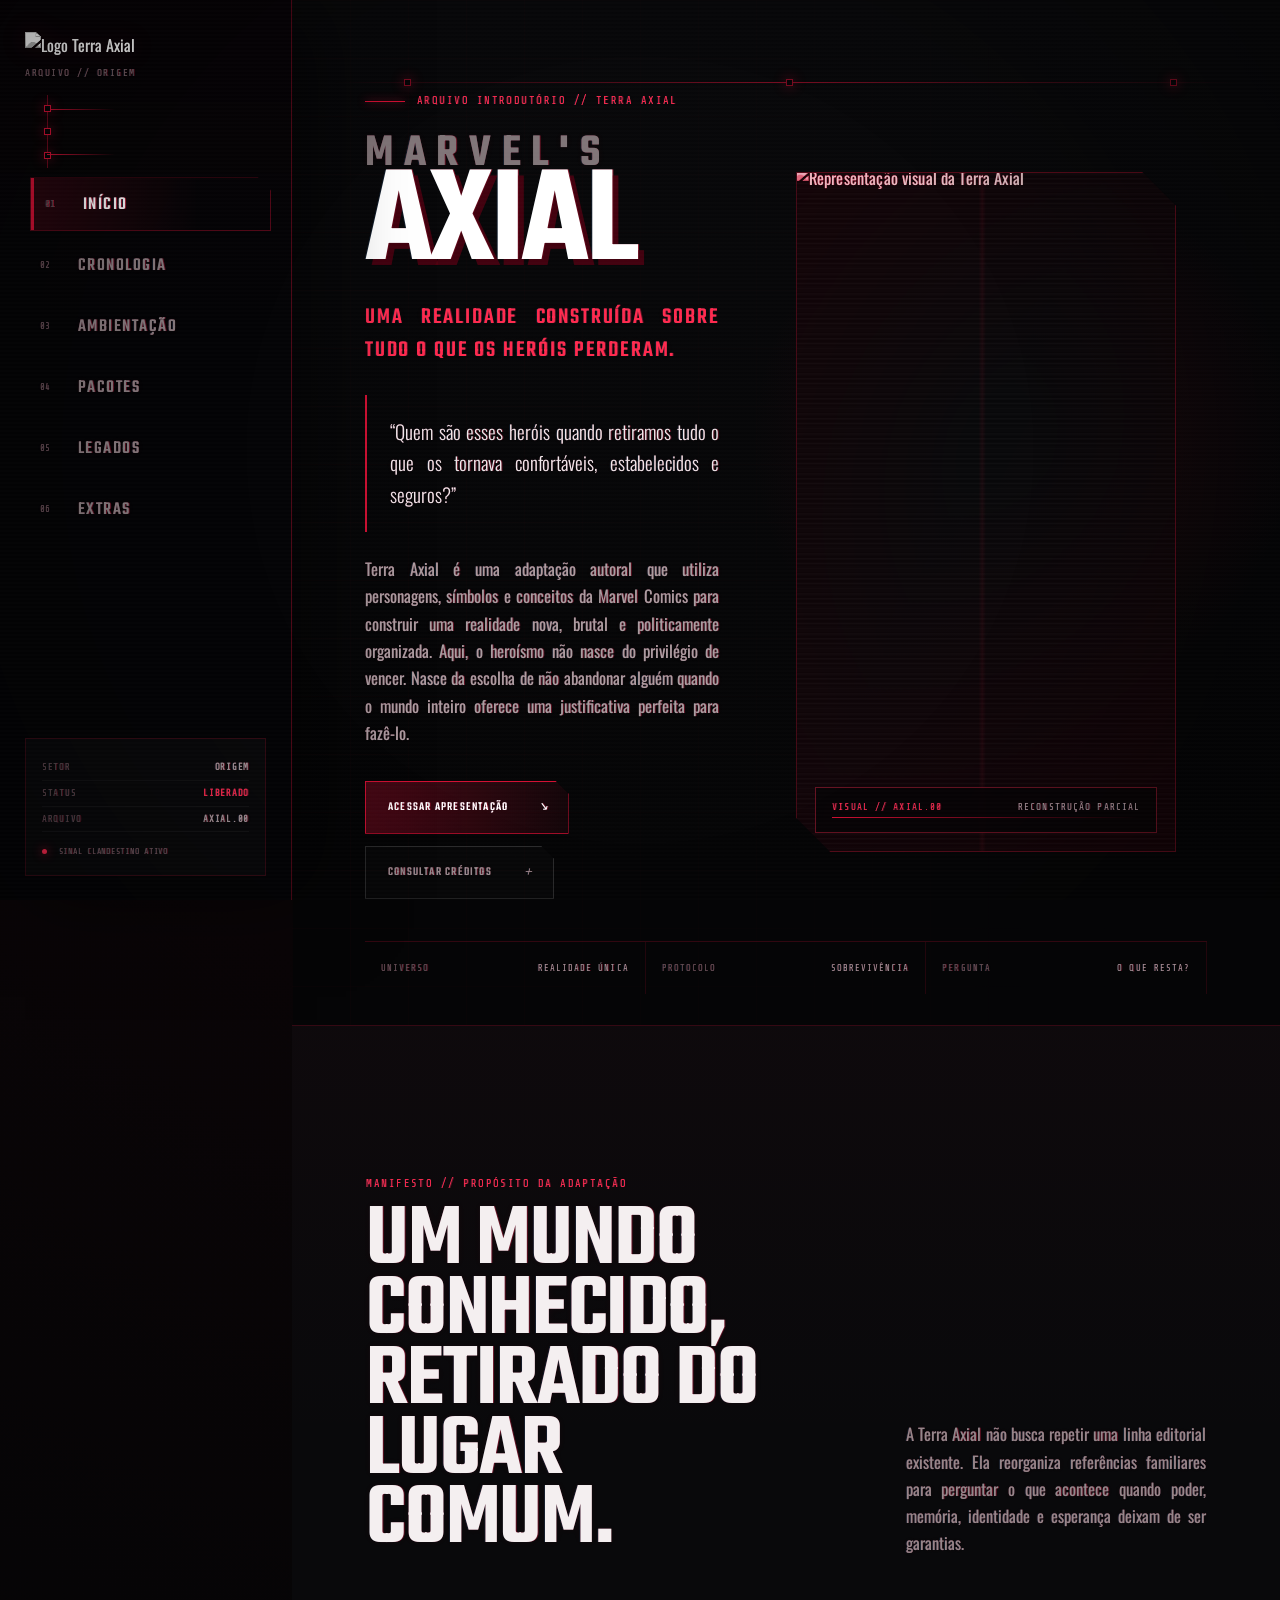
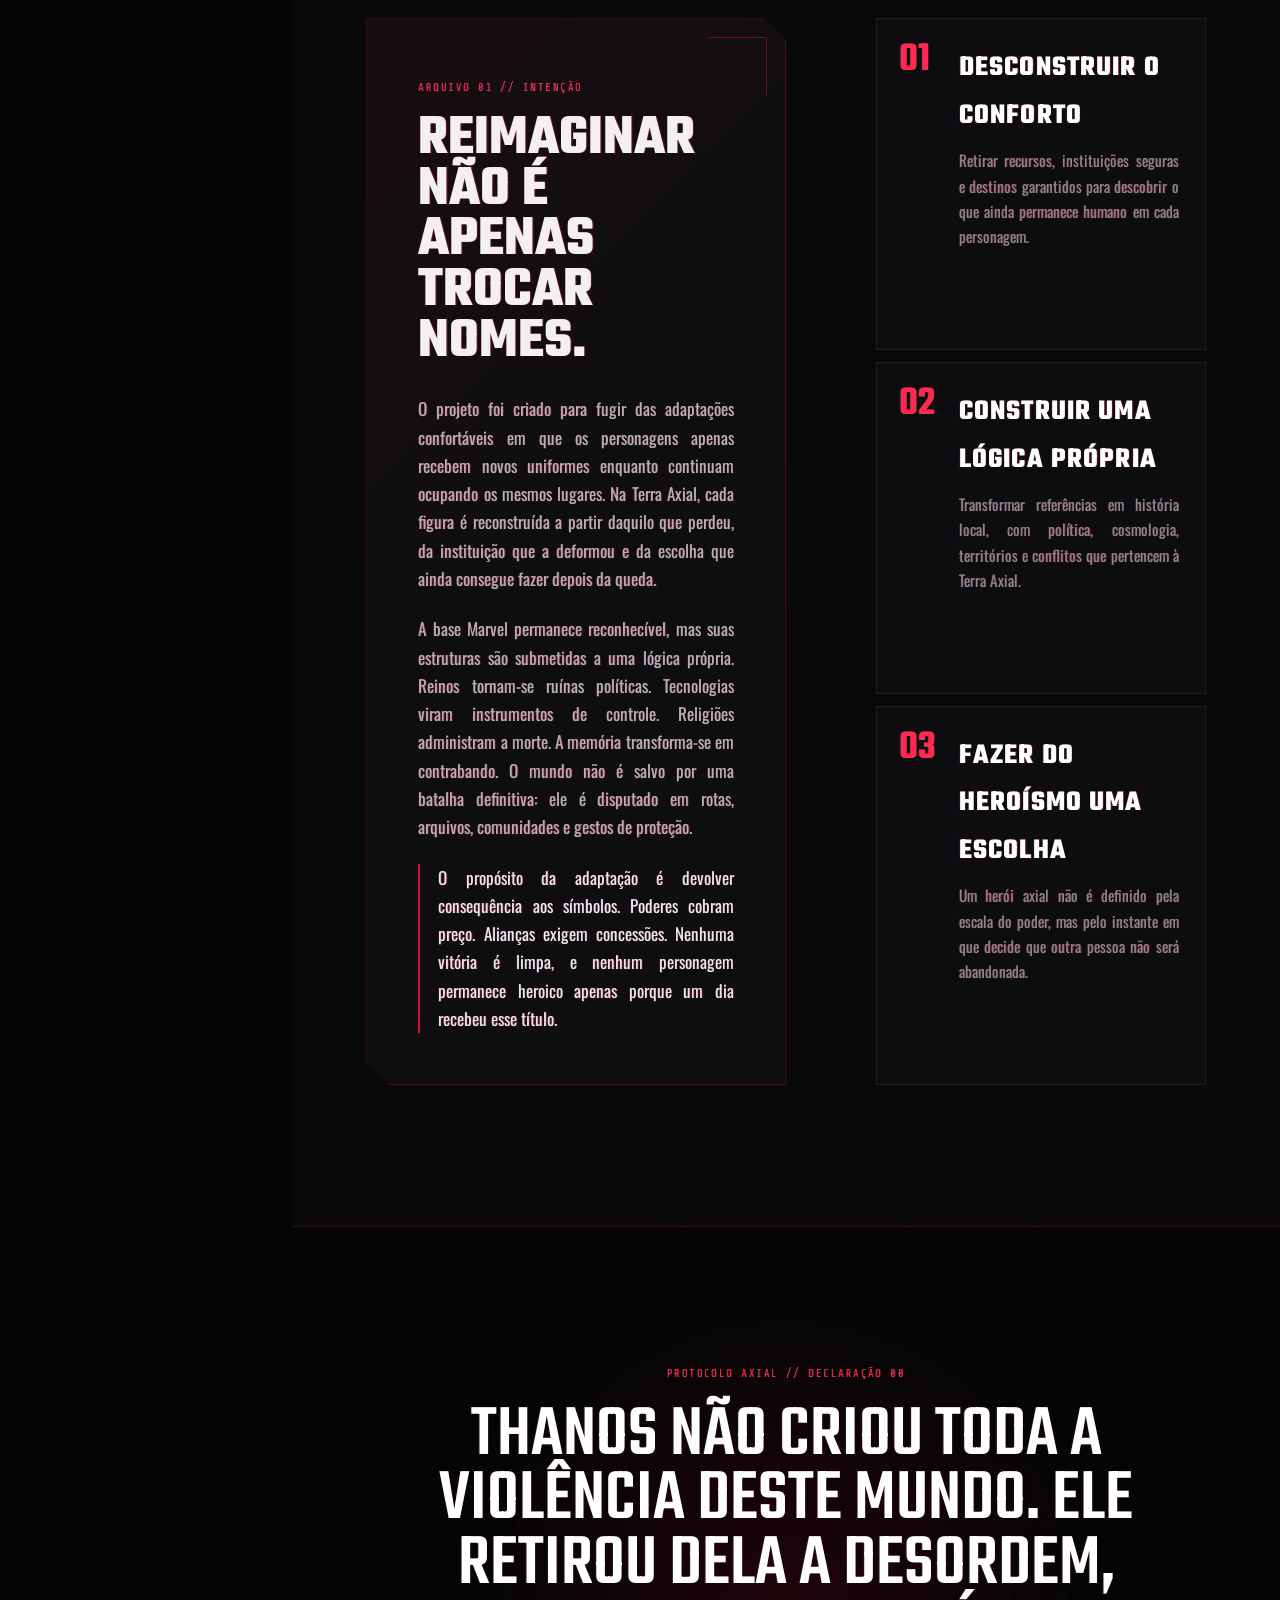
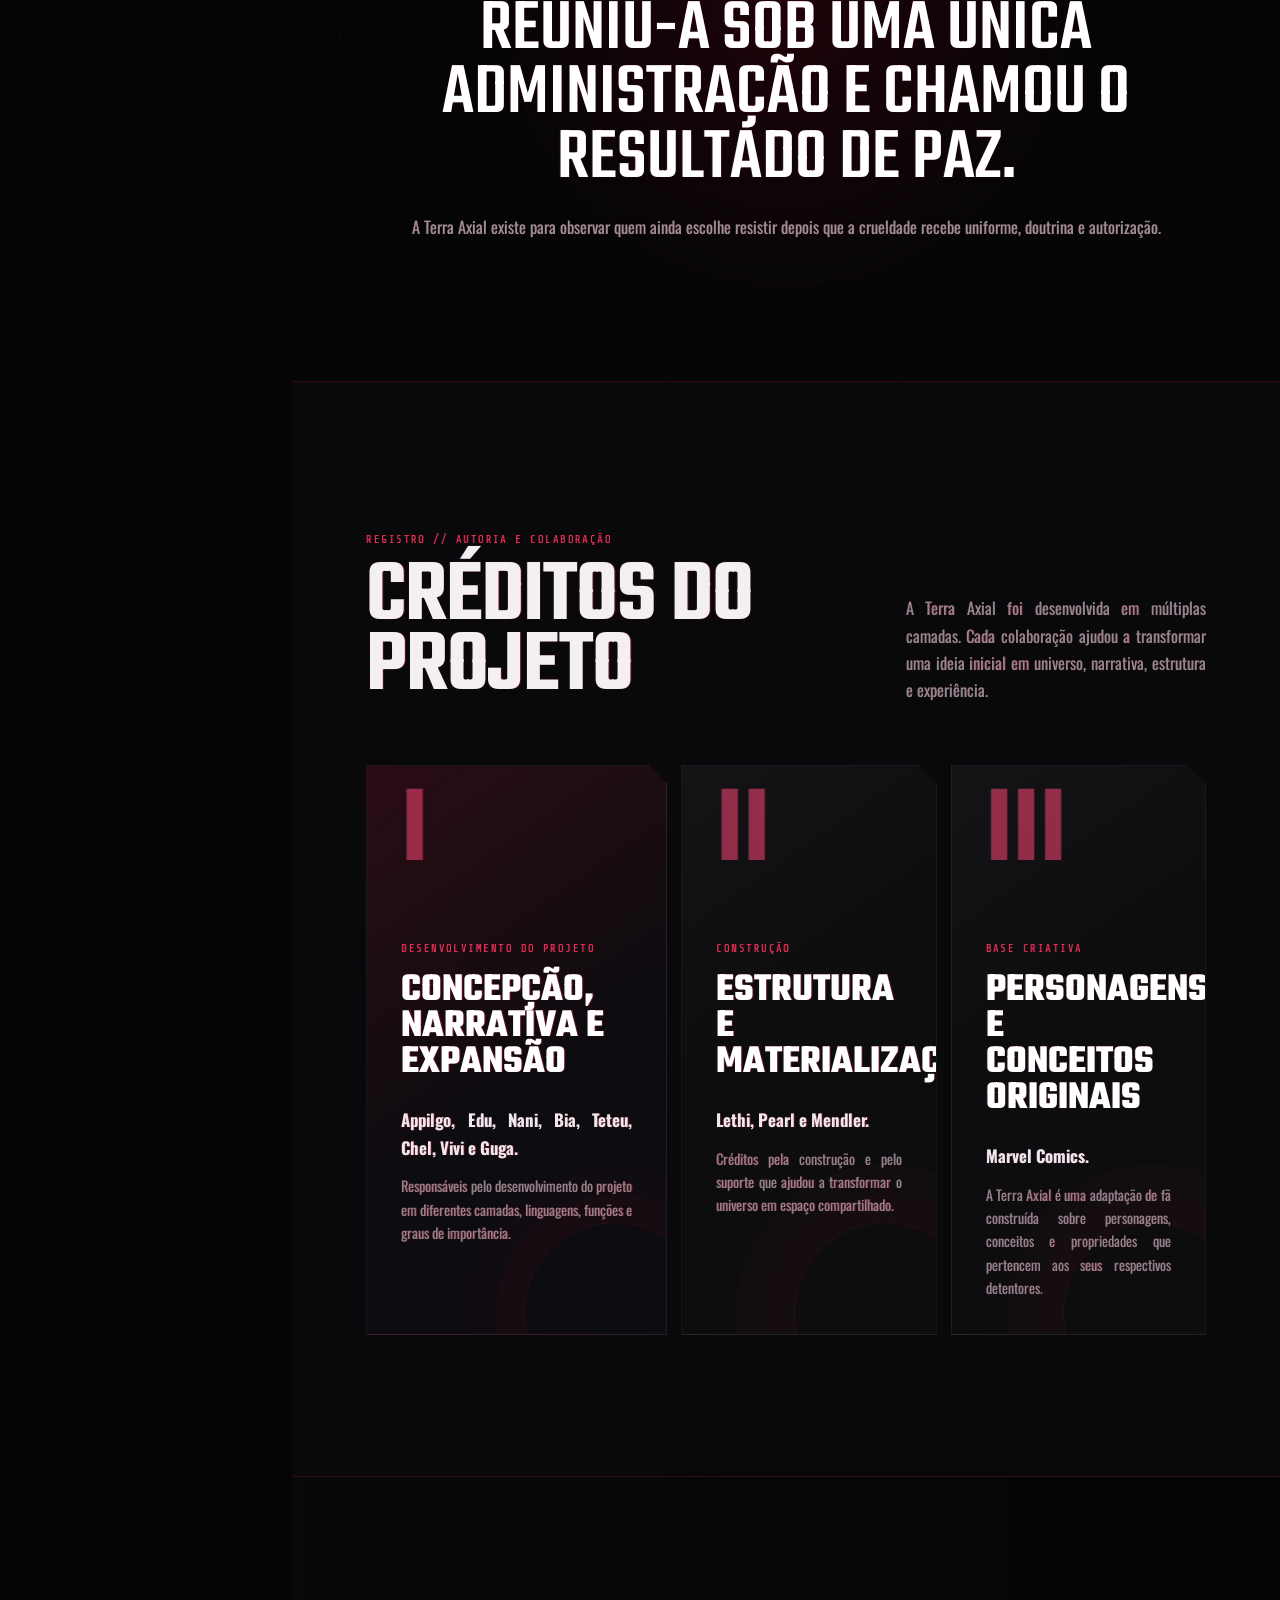
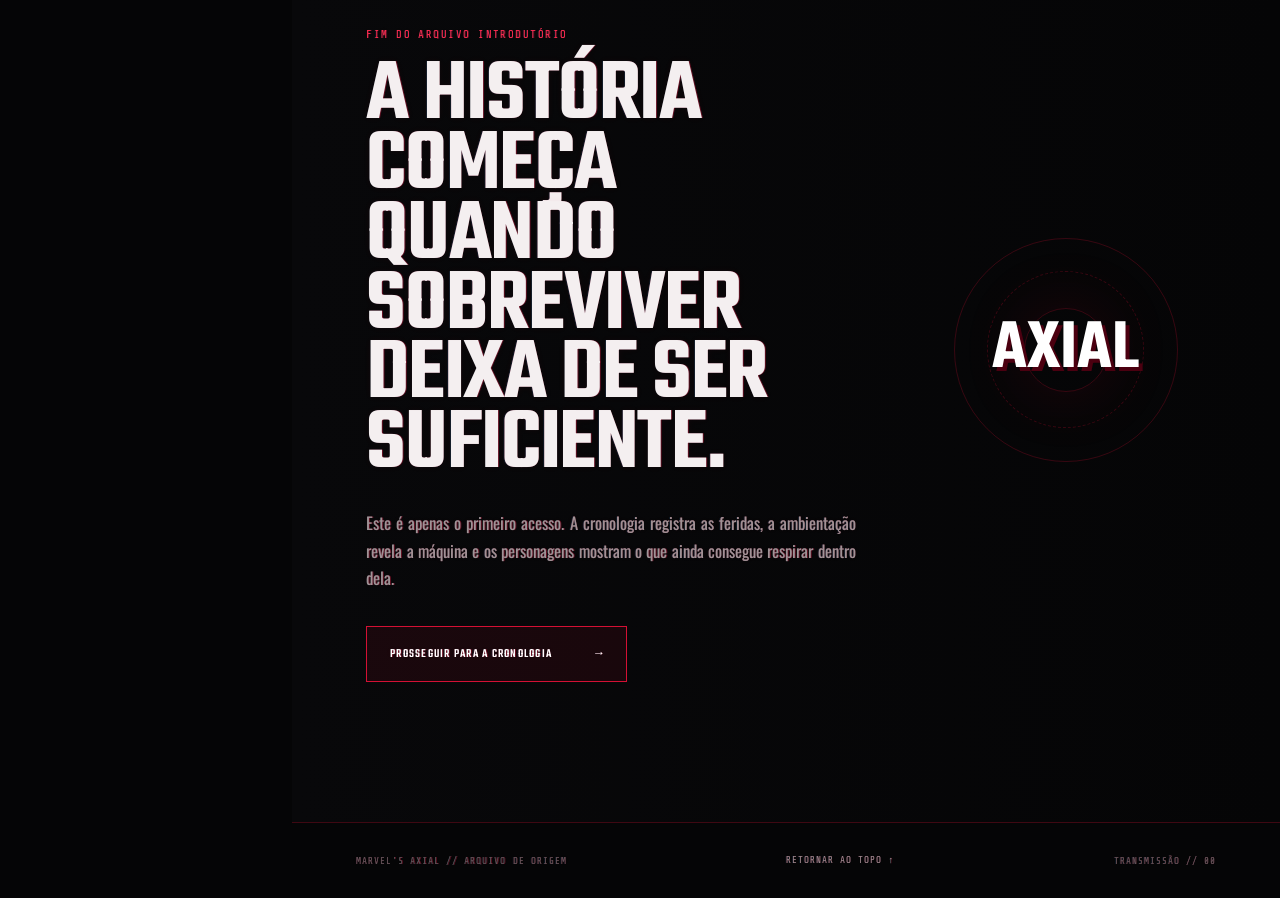
==== index.html @ bbbbe71b "Add files via upload" ====
<!DOCTYPE html>
<html lang="pt-BR">
<head>
  <meta charset="UTF-8">
  <meta name="viewport" content="width=device-width, initial-scale=1.0, viewport-fit=cover">
  <meta name="theme-color" content="#050506">
  <meta name="description" content="Apresentação oficial da Terra Axial, uma adaptação autoral construída a partir da base Marvel Comics.">
  <title>MARVEL'S AXIAL // INÍCIO</title>

  <link rel="icon" type="image/png" href="https://i.imgur.com/yiuD6Ad.png">
  <link rel="apple-touch-icon" href="https://i.imgur.com/yiuD6Ad.png">

  <link rel="preconnect" href="https://fonts.googleapis.com">
  <link rel="preconnect" href="https://fonts.gstatic.com" crossorigin>
  <link href="https://fonts.googleapis.com/css2?family=Oswald:wght@300;400;500;600;700&family=Share+Tech+Mono&family=Teko:wght@400;500;600;700&display=swap" rel="stylesheet">

  <link rel="stylesheet" href="styles.css?v=20260721-home1">
</head>
<body>
  <div class="boot-screen" id="bootScreen" aria-hidden="true">
    <div class="boot-grid"></div>
    <div class="boot-core">
      <span>DEFENDERS PAD // NÓ DE ORIGEM</span>
      <strong>RECONSTRUINDO<br>MEMÓRIA AXIAL</strong>
      <div class="boot-progress"><i></i></div>
      <small>TRANSMISSÃO NÃO AUTORIZADA</small>
    </div>
  </div>

  <script>
    (function () {
      function releaseBoot() {
        var screen = document.getElementById('bootScreen');
        if (!screen) return;
        screen.classList.add('is-hidden');
        window.setTimeout(function () {
          if (screen && screen.parentNode) screen.parentNode.removeChild(screen);
        }, 800);
      }
      window.__AXIAL_RELEASE_BOOT__ = releaseBoot;
      window.setTimeout(releaseBoot, 3000);
      window.addEventListener('load', function () {
        window.setTimeout(releaseBoot, 1450);
      }, { once: true });
      window.addEventListener('error', function () {
        window.setTimeout(releaseBoot, 250);
      });
    })();
  </script>

  <button class="mobile-menu-toggle" id="mobileMenuToggle" type="button"
    aria-controls="siteRail" aria-expanded="false">
    <span></span><span></span><span></span><b>MENU</b>
  </button>

  <aside class="site-rail" id="siteRail">
    <div class="rail-noise"></div>

    <a class="brand-lockup"
      href="https://universoaxial.tumblr.com/home"
      target="_top"
      aria-label="Terra Axial — página inicial">
      <img
        src="https://i.imgur.com/Rrok7Tf.png"
        onerror="this.onerror=null;this.src='https://i.imgur.com/5UEkjjS.png'"
        alt="Logo Terra Axial">
      <span>ARQUIVO // ORIGEM</span>
    </a>

    <div class="holo-spine" aria-hidden="true"><i></i><i></i><i></i></div>

    <nav class="site-nav" aria-label="Navegação principal">
      <a href="https://universoaxial.tumblr.com/home" target="_top"
        class="active" aria-current="page"><span>01</span><b>Início</b></a>
      <a href="https://universoaxial.tumblr.com/cronologia" target="_top">
        <span>02</span><b>Cronologia</b>
      </a>
      <a href="https://universoaxial.tumblr.com/ambientacao" target="_top">
        <span>03</span><b>Ambientação</b>
      </a>
      <a href="https://universoaxial.tumblr.com/pacotes" target="_top">
        <span>04</span><b>Pacotes</b>
      </a>
      <a href="https://universoaxial.tumblr.com/legados" target="_top">
        <span>05</span><b>Legados</b>
      </a>
      <a href="https://universoaxial.tumblr.com/extras" target="_top">
        <span>06</span><b>Extras</b>
      </a>
    </nav>

    <div class="rail-terminal">
      <div><span>SETOR</span><b>ORIGEM</b></div>
      <div><span>STATUS</span><b class="online">LIBERADO</b></div>
      <div><span>ARQUIVO</span><b>AXIAL.00</b></div>
      <p><i></i> SINAL CLANDESTINO ATIVO</p>
    </div>
  </aside>

  <div class="rail-scrim" id="railScrim" aria-hidden="true"></div>

  <main class="page-shell">
    <section class="hero" id="topo">
      <div class="hero-grid" aria-hidden="true"></div>
      <div class="hero-signal" aria-hidden="true"><i></i><i></i><i></i></div>

      <div class="hero-copy reveal">
        <div class="eyebrow"><i></i> ARQUIVO INTRODUTÓRIO // TERRA AXIAL</div>
        <h1><span>MARVEL'S</span>AXIAL</h1>
        <p class="hero-subtitle">UMA REALIDADE CONSTRUÍDA SOBRE TUDO O QUE OS HERÓIS PERDERAM.</p>

        <blockquote>
          “Quem são esses heróis quando retiramos tudo o que os tornava confortáveis,
          estabelecidos e seguros?”
        </blockquote>

        <p class="hero-intro">
          Terra Axial é uma adaptação autoral que utiliza personagens, símbolos e
          conceitos da Marvel Comics para construir uma realidade nova, brutal e
          politicamente organizada. Aqui, o heroísmo não nasce do privilégio de vencer.
          Nasce da escolha de não abandonar alguém quando o mundo inteiro oferece uma
          justificativa perfeita para fazê-lo.
        </p>

        <div class="hero-actions">
          <a class="primary-action" href="#manifesto"><span>Acessar apresentação</span><i>↘</i></a>
          <a class="ghost-action" href="#creditos"><span>Consultar créditos</span><i>＋</i></a>
        </div>
      </div>

      <figure class="hero-image analog-image reveal" id="heroImage">
        <img
          src="https://i.imgur.com/Tc7SVUE.png"
          alt="Representação visual da Terra Axial"
          decoding="async"
          referrerpolicy="no-referrer">
        <div class="image-hud" aria-hidden="true">
          <span>VISUAL // AXIAL.00</span>
          <b>RECONSTRUÇÃO PARCIAL</b>
          <i></i>
        </div>
      </figure>

      <div class="hero-telemetry">
        <div><span>UNIVERSO</span><strong>REALIDADE ÚNICA</strong></div>
        <div><span>PROTOCOLO</span><strong>SOBREVIVÊNCIA</strong></div>
        <div><span>PERGUNTA</span><strong>O QUE RESTA?</strong></div>
      </div>
    </section>

    <section class="manifesto section" id="manifesto">
      <header class="section-heading reveal">
        <div>
          <span class="section-code">MANIFESTO // PROPÓSITO DA ADAPTAÇÃO</span>
          <h2>Um mundo conhecido, retirado do lugar comum.</h2>
        </div>
        <p>
          A Terra Axial não busca repetir uma linha editorial existente. Ela reorganiza
          referências familiares para perguntar o que acontece quando poder, memória,
          identidade e esperança deixam de ser garantias.
        </p>
      </header>

      <div class="manifesto-layout">
        <article class="manifesto-copy reveal">
          <span class="panel-code">ARQUIVO 01 // INTENÇÃO</span>
          <h3>Reimaginar não é apenas trocar nomes.</h3>

          <p>
            O projeto foi criado para fugir das adaptações confortáveis em que os
            personagens apenas recebem novos uniformes enquanto continuam ocupando os
            mesmos lugares. Na Terra Axial, cada figura é reconstruída a partir daquilo
            que perdeu, da instituição que a deformou e da escolha que ainda consegue
            fazer depois da queda.
          </p>

          <p>
            A base Marvel permanece reconhecível, mas suas estruturas são submetidas a
            uma lógica própria. Reinos tornam-se ruínas políticas. Tecnologias viram
            instrumentos de controle. Religiões administram a morte. A memória transforma-se
            em contrabando. O mundo não é salvo por uma batalha definitiva: ele é disputado
            em rotas, arquivos, comunidades e gestos de proteção.
          </p>

          <p>
            O propósito da adaptação é devolver consequência aos símbolos. Poderes cobram
            preço. Alianças exigem concessões. Nenhuma vitória é limpa, e nenhum personagem
            permanece heroico apenas porque um dia recebeu esse título.
          </p>
        </article>

        <div class="principles reveal" aria-label="Princípios criativos da Terra Axial">
          <article>
            <span>01</span>
            <h3>Desconstruir o conforto</h3>
            <p>
              Retirar recursos, instituições seguras e destinos garantidos para descobrir
              o que ainda permanece humano em cada personagem.
            </p>
          </article>

          <article>
            <span>02</span>
            <h3>Construir uma lógica própria</h3>
            <p>
              Transformar referências em história local, com política, cosmologia,
              territórios e conflitos que pertencem à Terra Axial.
            </p>
          </article>

          <article>
            <span>03</span>
            <h3>Fazer do heroísmo uma escolha</h3>
            <p>
              Um herói axial não é definido pela escala do poder, mas pelo instante em
              que decide que outra pessoa não será abandonada.
            </p>
          </article>
        </div>
      </div>
    </section>

    <section class="statement section reveal" aria-label="Declaração central">
      <div class="statement-lines" aria-hidden="true"></div>
      <span>PROTOCOLO AXIAL // DECLARAÇÃO 00</span>
      <p>
        Thanos não criou toda a violência deste mundo. Ele retirou dela a desordem,
        reuniu-a sob uma única administração e chamou o resultado de paz.
      </p>
      <small>
        A Terra Axial existe para observar quem ainda escolhe resistir depois que a
        crueldade recebe uniforme, doutrina e autorização.
      </small>
    </section>

    <section class="credits section" id="creditos">
      <header class="section-heading reveal">
        <div>
          <span class="section-code">REGISTRO // AUTORIA E COLABORAÇÃO</span>
          <h2>Créditos do Projeto</h2>
        </div>
        <p>
          A Terra Axial foi desenvolvida em múltiplas camadas. Cada colaboração ajudou a
          transformar uma ideia inicial em universo, narrativa, estrutura e experiência.
        </p>
      </header>

      <div class="credit-grid">
        <article class="credit-card primary-credit reveal">
          <div class="credit-number">I</div>
          <span>DESENVOLVIMENTO DO PROJETO</span>
          <h3>Concepção, narrativa e expansão</h3>
          <p>
            <strong>Appilgo, Edu, Nani, Bia, Teteu, Chel, Vivi e Guga.</strong>
          </p>
          <small>
            Responsáveis pelo desenvolvimento do projeto em diferentes camadas,
            linguagens, funções e graus de importância.
          </small>
        </article>

        <article class="credit-card reveal">
          <div class="credit-number">II</div>
          <span>CONSTRUÇÃO</span>
          <h3>Estrutura e materialização</h3>
          <p><strong>Lethi, Pearl e Mendler.</strong></p>
          <small>
            Créditos pela construção e pelo suporte que ajudou a transformar o universo
            em espaço compartilhado.
          </small>
        </article>

        <article class="credit-card reveal">
          <div class="credit-number">III</div>
          <span>BASE CRIATIVA</span>
          <h3>Personagens e conceitos originais</h3>
          <p><strong>Marvel Comics.</strong></p>
          <small>
            A Terra Axial é uma adaptação de fã construída sobre personagens, conceitos
            e propriedades que pertencem aos seus respectivos detentores.
          </small>
        </article>
      </div>
    </section>

    <section class="closing reveal">
      <div class="closing-copy">
        <span>FIM DO ARQUIVO INTRODUTÓRIO</span>
        <h2>A história começa quando sobreviver deixa de ser suficiente.</h2>
        <p>
          Este é apenas o primeiro acesso. A cronologia registra as feridas, a ambientação
          revela a máquina e os personagens mostram o que ainda consegue respirar dentro dela.
        </p>
        <a href="https://universoaxial.tumblr.com/cronologia" target="_top">
          <span>Prosseguir para a Cronologia</span><i>→</i>
        </a>
      </div>

      <div class="closing-mark" aria-hidden="true">
        <i></i><i></i><i></i>
        <b>AXIAL</b>
      </div>
    </section>

    <footer class="site-footer">
      <span>MARVEL'S AXIAL // ARQUIVO DE ORIGEM</span>
      <a href="#topo">RETORNAR AO TOPO ↑</a>
      <span>TRANSMISSÃO // 00</span>
    </footer>
  </main>

  <div class="toast" id="toast" role="status" aria-live="polite"></div>

  <noscript>
    <div class="noscript">
      O JavaScript está desativado. O conteúdo permanece disponível, mas os efeitos e o
      menu móvel podem não funcionar.
    </div>
  </noscript>

  <script src="app.js?v=20260721-home1"></script>
</body>
</html>
---- styles.css ----
/* =========================================================
   MARVEL'S AXIAL // PÁGINA INICIAL
   Sistema visual derivado do Arquivo Cronológico
========================================================= */

:root {
  --bg: #050506;
  --bg-soft: #09090b;
  --panel: #0d0d10;
  --panel-2: #111116;
  --red: #d41034;
  --red-hot: #ff2a4f;
  --red-dark: #43000d;
  --white: #f4eff0;
  --text: #c8bdc0;
  --muted: #756a6d;
  --line: rgba(212, 16, 52, .22);
  --rail: 292px;
  --font-display: "Teko", sans-serif;
  --font-body: "Oswald", sans-serif;
  --font-mono: "Share Tech Mono", monospace;
  --ease: cubic-bezier(.2, .75, .2, 1);
  --analog-shadow:
    .38px 0 rgba(255, 35, 79, .36),
    -.38px 0 rgba(77, 169, 255, .12),
    0 0 1px rgba(255, 255, 255, .09),
    0 0 7px rgba(212, 16, 52, .05);
}

* {
  box-sizing: border-box;
  margin: 0;
  padding: 0;
}

html {
  scroll-behavior: smooth;
  background: var(--bg);
}

body {
  min-width: 320px;
  background:
    radial-gradient(circle at 70% 0, rgba(107, 0, 20, .11), transparent 34%),
    var(--bg);
  color: var(--white);
  font-family: var(--font-body);
  line-height: 1.65;
  overflow-x: hidden;
  text-shadow: var(--analog-shadow);
  text-rendering: optimizeLegibility;
  font-kerning: normal;
  -webkit-font-smoothing: antialiased;
  animation: axialTextSignal 8s steps(2, end) infinite;
}

body::before {
  content: "";
  position: fixed;
  inset: 0;
  z-index: 9997;
  pointer-events: none;
  background:
    repeating-linear-gradient(
      180deg,
      transparent 0,
      transparent 2px,
      rgba(255, 255, 255, .025) 3px,
      rgba(0, 0, 0, .09) 4px
    );
  opacity: .58;
  mix-blend-mode: screen;
}

body::after {
  content: "";
  position: fixed;
  inset: 0;
  z-index: 9996;
  pointer-events: none;
  background:
    radial-gradient(circle at center, transparent 50%, rgba(0, 0, 0, .35) 100%);
}

::selection {
  color: #fff;
  background: var(--red);
}

img {
  max-width: 100%;
}

button,
a {
  font: inherit;
}

a {
  color: inherit;
}

p,
blockquote,
.credit-card small,
.hero-intro,
.section-heading > p,
.manifesto-copy p,
.principles p,
.statement small,
.closing p {
  text-align: justify;
  text-align-last: left;
  hyphens: none;
  -webkit-hyphens: none;
  word-break: normal;
  overflow-wrap: normal;
}

/* BOOT */

.boot-screen {
  position: fixed;
  inset: 0;
  z-index: 12000;
  display: grid;
  place-items: center;
  background: #030304;
  transition: opacity .65s var(--ease), visibility .65s;
  animation: bootFailsafe .65s var(--ease) 3.2s forwards;
}

.boot-screen.is-hidden {
  opacity: 0;
  visibility: hidden;
  pointer-events: none;
}

.boot-grid {
  position: absolute;
  inset: 0;
  opacity: .25;
  background-image:
    linear-gradient(rgba(212, 16, 52, .16) 1px, transparent 1px),
    linear-gradient(90deg, rgba(212, 16, 52, .16) 1px, transparent 1px);
  background-size: 44px 44px;
  perspective: 500px;
  transform: scale(1.18) rotateX(63deg) translateY(28%);
  transform-origin: center bottom;
}

.boot-core {
  position: relative;
  width: min(560px, calc(100vw - 40px));
  padding: 38px;
  border: 1px solid rgba(212, 16, 52, .42);
  background: rgba(8, 8, 10, .86);
  box-shadow:
    0 0 80px rgba(212, 16, 52, .12),
    inset 0 0 40px rgba(212, 16, 52, .035);
  clip-path: polygon(24px 0, 100% 0, 100% calc(100% - 24px), calc(100% - 24px) 100%, 0 100%, 0 24px);
}

.boot-core span,
.boot-core small {
  display: block;
  color: var(--red-hot);
  font: .66rem var(--font-mono);
  letter-spacing: .16em;
}

.boot-core strong {
  display: block;
  margin: 18px 0;
  color: #fff;
  font: 600 clamp(3.2rem, 8vw, 5.7rem)/.78 var(--font-display);
  letter-spacing: .02em;
}

.boot-progress {
  height: 2px;
  margin: 23px 0 15px;
  overflow: hidden;
  background: #23161a;
}

.boot-progress i {
  display: block;
  width: 100%;
  height: 100%;
  background: var(--red-hot);
  box-shadow: 0 0 18px var(--red);
  transform-origin: left;
  animation: loadLine 2s var(--ease) both;
}

/* MENU */

.site-rail {
  position: fixed;
  inset: 0 auto 0 0;
  z-index: 500;
  width: var(--rail);
  min-height: 100dvh;
  display: flex;
  flex-direction: column;
  padding: 32px 25px 24px;
  overflow: hidden;
  border-right: 1px solid rgba(212, 16, 52, .35);
  background:
    linear-gradient(180deg, rgba(20, 0, 6, .18), transparent 36%),
    rgba(5, 5, 7, .985);
  box-shadow: 25px 0 80px rgba(0, 0, 0, .52);
}

.rail-noise {
  position: absolute;
  inset: 0;
  opacity: .08;
  pointer-events: none;
  background-image:
    repeating-linear-gradient(90deg, transparent 0 19px, rgba(255,255,255,.06) 20px),
    repeating-linear-gradient(0deg, transparent 0 7px, rgba(212,16,52,.08) 8px);
}

.brand-lockup {
  position: relative;
  z-index: 2;
  display: block;
  text-decoration: none;
}

.brand-lockup img {
  width: 100%;
  max-height: 114px;
  object-fit: contain;
  object-position: left center;
  filter:
    grayscale(1)
    contrast(1.25)
    brightness(1.18)
    drop-shadow(0 0 12px rgba(212, 16, 52, .16));
  transition: .35s var(--ease);
}

.brand-lockup:hover img {
  filter:
    grayscale(.25)
    saturate(1.5)
    contrast(1.2)
    drop-shadow(0 0 18px rgba(212, 16, 52, .55));
  transform: translateX(4px);
}

.brand-lockup span {
  display: block;
  margin-top: 10px;
  color: #72676a;
  font: .59rem var(--font-mono);
  letter-spacing: .16em;
}

.holo-spine {
  position: relative;
  height: 73px;
  margin: 17px 0 9px 22px;
  border-left: 1px solid rgba(212, 16, 52, .48);
}

.holo-spine::before,
.holo-spine::after {
  content: "";
  position: absolute;
  left: -1px;
  width: 68px;
  height: 1px;
  background: linear-gradient(90deg, var(--red), transparent);
}

.holo-spine::before { top: 14px; }
.holo-spine::after { bottom: 13px; }

.holo-spine i {
  position: absolute;
  left: -4px;
  width: 7px;
  height: 7px;
  border: 1px solid var(--red);
  background: var(--bg);
  box-shadow: 0 0 12px rgba(212, 16, 52, .65);
}

.holo-spine i:nth-child(1) { top: 10px; }
.holo-spine i:nth-child(2) { top: 33px; }
.holo-spine i:nth-child(3) { bottom: 9px; }

.site-nav {
  position: relative;
  z-index: 2;
  display: grid;
  gap: 7px;
}

.site-nav a {
  position: relative;
  min-height: 54px;
  display: grid;
  grid-template-columns: 38px 1fr;
  align-items: center;
  padding: 8px 14px;
  overflow: hidden;
  text-decoration: none;
  border: 1px solid transparent;
  color: #8d8184;
  transition: .28s var(--ease);
  clip-path: polygon(0 0, calc(100% - 13px) 0, 100% 13px, 100% 100%, 0 100%);
}

.site-nav a::before {
  content: "";
  position: absolute;
  inset: 0;
  background:
    linear-gradient(90deg, rgba(212, 16, 52, .17), transparent 70%);
  opacity: 0;
  transition: .28s;
}

.site-nav a span,
.site-nav a b {
  position: relative;
  z-index: 2;
}

.site-nav a span {
  color: #5e5356;
  font: .57rem var(--font-mono);
}

.site-nav a b {
  font: 500 1.15rem var(--font-display);
  letter-spacing: .08em;
  text-transform: uppercase;
}

.site-nav a:hover,
.site-nav a.active {
  color: #fff;
  border-color: rgba(212, 16, 52, .38);
  transform: translateX(5px);
  text-shadow: 1px 0 rgba(255, 42, 79, .6), -1px 0 rgba(72, 155, 255, .14);
}

.site-nav a:hover::before,
.site-nav a.active::before {
  opacity: 1;
}

.site-nav a.active {
  box-shadow: inset 3px 0 0 var(--red);
}

.rail-terminal {
  position: relative;
  z-index: 2;
  margin-top: auto;
  padding: 16px;
  border: 1px solid rgba(212, 16, 52, .2);
  background: rgba(255, 255, 255, .018);
  font-family: var(--font-mono);
}

.rail-terminal div {
  display: flex;
  justify-content: space-between;
  gap: 14px;
  padding: 5px 0;
  border-bottom: 1px solid rgba(255,255,255,.04);
  font-size: .56rem;
  letter-spacing: .08em;
}

.rail-terminal span { color: #574d50; }
.rail-terminal b { color: #a89da0; }
.rail-terminal .online { color: var(--red-hot); }

.rail-terminal p {
  margin-top: 13px;
  color: #6c6063;
  font-size: .52rem;
  letter-spacing: .09em;
}

.rail-terminal p i {
  display: inline-block;
  width: 5px;
  height: 5px;
  margin-right: 7px;
  border-radius: 50%;
  background: var(--red-hot);
  box-shadow: 0 0 10px var(--red);
  animation: pulse 1.5s infinite;
}

.mobile-menu-toggle,
.rail-scrim {
  display: none;
}

/* PAGE */

.page-shell {
  position: relative;
  margin-left: var(--rail);
  min-height: 100vh;
}

.hero {
  position: relative;
  min-height: 960px;
  display: grid;
  grid-template-columns: minmax(0, .92fr) minmax(380px, .78fr);
  align-items: center;
  gap: clamp(38px, 6vw, 100px);
  padding: 95px clamp(28px, 5.7vw, 100px) 126px;
  overflow: hidden;
  border-bottom: 1px solid var(--line);
  background:
    radial-gradient(circle at 74% 43%, rgba(164, 0, 31, .14), transparent 29%),
    linear-gradient(180deg, #08080a, #050506 84%);
}

.hero-grid {
  position: absolute;
  inset: 0;
  opacity: .16;
  background-image:
    linear-gradient(rgba(212, 16, 52, .13) 1px, transparent 1px),
    linear-gradient(90deg, rgba(212, 16, 52, .13) 1px, transparent 1px);
  background-size: 58px 58px;
  mask-image: linear-gradient(90deg, #000, transparent 92%);
}

.hero-signal {
  position: absolute;
  top: 8%;
  left: 4%;
  right: 4%;
  height: 1px;
  opacity: .55;
  background: linear-gradient(90deg, transparent, var(--red), transparent);
}

.hero-signal i {
  position: absolute;
  top: -3px;
  width: 7px;
  height: 7px;
  border: 1px solid var(--red);
  background: var(--bg);
  box-shadow: 0 0 13px var(--red);
}

.hero-signal i:nth-child(1) { left: 8%; }
.hero-signal i:nth-child(2) { left: 50%; }
.hero-signal i:nth-child(3) { right: 7%; }

.hero-copy {
  position: relative;
  z-index: 3;
}

.eyebrow,
.section-code,
.panel-code,
.credit-card > span,
.statement > span,
.closing-copy > span {
  color: var(--red-hot);
  font: .65rem var(--font-mono);
  letter-spacing: .14em;
  text-transform: uppercase;
}

.eyebrow {
  display: flex;
  align-items: center;
  gap: 12px;
}

.eyebrow i {
  width: 40px;
  height: 1px;
  background: var(--red);
  box-shadow: 0 0 9px var(--red);
}

.hero h1 {
  margin: 24px 0 4px;
  font: 600 clamp(6.7rem, 11vw, 12rem)/.69 var(--font-display);
  letter-spacing: -.025em;
  color: #fff;
  text-transform: uppercase;
  text-shadow:
    6px 6px 0 rgba(87, 0, 17, .75),
    .8px 0 rgba(255, 42, 79, .5),
    -.8px 0 rgba(81, 166, 255, .13);
}

.hero h1 span {
  display: block;
  color: #807578;
  font-size: .33em;
  line-height: 1;
  letter-spacing: .23em;
  text-shadow: var(--analog-shadow);
}

.hero-subtitle {
  max-width: 660px;
  margin: 26px 0 0;
  color: var(--red-hot);
  font: 500 clamp(1.1rem, 1.8vw, 1.52rem) var(--font-display);
  letter-spacing: .08em;
}

.hero blockquote {
  max-width: 750px;
  margin: 28px 0 23px;
  padding: 21px 0 21px 23px;
  border-left: 2px solid var(--red);
  color: #eee8ea;
  font: 300 clamp(1.13rem, 1.5vw, 1.38rem)/1.65 var(--font-body);
}

.hero-intro {
  max-width: 760px;
  color: #a99da0;
  font-size: 1.04rem;
}

.hero-actions {
  display: flex;
  flex-wrap: wrap;
  gap: 12px;
  margin-top: 34px;
}

.primary-action,
.ghost-action {
  min-height: 53px;
  display: inline-flex;
  align-items: center;
  justify-content: space-between;
  gap: 30px;
  padding: 0 18px 0 22px;
  text-decoration: none;
  border: 1px solid var(--red);
  text-transform: uppercase;
  font: 500 .76rem var(--font-display);
  letter-spacing: .1em;
  transition: .3s var(--ease);
  clip-path: polygon(0 0, calc(100% - 13px) 0, 100% 13px, 100% 100%, 0 100%);
}

.primary-action {
  color: #fff;
  background: linear-gradient(90deg, rgba(212,16,52,.32), rgba(212,16,52,.07));
}

.ghost-action {
  color: #9f9396;
  border-color: rgba(255,255,255,.14);
  background: rgba(255,255,255,.015);
}

.primary-action:hover,
.ghost-action:hover {
  color: #fff;
  transform: translateY(-3px);
  box-shadow: 0 10px 34px rgba(212, 16, 52, .16);
}

.hero-image {
  position: relative;
  z-index: 2;
  min-height: 680px;
  margin-top: 30px;
  overflow: hidden;
  border: 1px solid rgba(212, 16, 52, .38);
  background: #08080a;
  box-shadow:
    0 50px 120px rgba(0, 0, 0, .56),
    0 0 55px rgba(212, 16, 52, .09);
  clip-path: polygon(0 0, calc(100% - 34px) 0, 100% 34px, 100% 100%, 34px 100%, 0 calc(100% - 34px));
  transform-style: preserve-3d;
  transition: transform .24s ease-out;
}

.hero-image img {
  position: absolute;
  inset: 0;
  width: 100%;
  height: 100%;
  object-fit: cover;
  object-position: center;
  filter:
    grayscale(1)
    sepia(.42)
    saturate(2.7)
    hue-rotate(304deg)
    contrast(1.3)
    brightness(.78);
  transform: scale(1.025);
  animation: imageBreath 10s ease-in-out infinite alternate;
}

.analog-image::before {
  content: "";
  position: absolute;
  inset: 0;
  z-index: 2;
  pointer-events: none;
  background:
    linear-gradient(115deg, rgba(255, 0, 47, .34), transparent 45%, rgba(70, 0, 12, .28)),
    radial-gradient(circle at 55% 40%, transparent 10%, rgba(30, 0, 7, .5) 92%);
  mix-blend-mode: color;
}

.analog-image::after {
  content: "";
  position: absolute;
  inset: 0;
  z-index: 3;
  pointer-events: none;
  opacity: .55;
  background:
    repeating-linear-gradient(
      180deg,
      rgba(255,255,255,.04) 0,
      rgba(255,255,255,.04) 1px,
      transparent 2px,
      transparent 5px
    ),
    linear-gradient(90deg, transparent 0 48%, rgba(255,42,79,.12) 49%, transparent 50%);
  animation: imageSignal 5s steps(2, end) infinite;
}

.image-hud {
  position: absolute;
  z-index: 4;
  inset: auto 18px 18px;
  display: grid;
  grid-template-columns: 1fr auto;
  align-items: end;
  gap: 5px 20px;
  padding: 14px 16px;
  border: 1px solid rgba(255, 42, 79, .38);
  background: rgba(5, 5, 6, .72);
  backdrop-filter: blur(5px);
}

.image-hud span,
.image-hud b {
  font: .58rem var(--font-mono);
  letter-spacing: .12em;
}

.image-hud span { color: var(--red-hot); }
.image-hud b { color: #a99da0; }

.image-hud i {
  grid-column: 1 / -1;
  height: 1px;
  background: linear-gradient(90deg, var(--red), transparent);
}

.hero-telemetry {
  position: absolute;
  z-index: 4;
  left: clamp(28px, 5.7vw, 100px);
  right: clamp(28px, 5.7vw, 100px);
  bottom: 31px;
  display: grid;
  grid-template-columns: repeat(3, 1fr);
  border-top: 1px solid rgba(212, 16, 52, .21);
}

.hero-telemetry div {
  min-height: 52px;
  display: flex;
  align-items: center;
  justify-content: space-between;
  gap: 17px;
  padding: 12px 16px;
  border-right: 1px solid rgba(212,16,52,.14);
}

.hero-telemetry span,
.hero-telemetry strong {
  font: .55rem var(--font-mono);
  letter-spacing: .12em;
}

.hero-telemetry span { color: #5b5053; }
.hero-telemetry strong { color: #9f9396; }

/* SECTIONS */

.section {
  position: relative;
  padding: clamp(90px, 11vw, 160px) clamp(25px, 5.8vw, 100px);
}

.section-heading {
  display: grid;
  grid-template-columns: minmax(0, 1fr) minmax(300px, .58fr);
  align-items: end;
  gap: clamp(40px, 8vw, 110px);
  margin-bottom: 62px;
}

.section-heading h2,
.closing h2 {
  max-width: 880px;
  margin-top: 14px;
  font: 600 clamp(4.2rem, 7vw, 7.5rem)/.78 var(--font-display);
  text-transform: uppercase;
  letter-spacing: -.015em;
}

.section-heading > p {
  color: #94888b;
  font-size: 1.03rem;
}

.manifesto {
  background:
    linear-gradient(180deg, rgba(212,16,52,.025), transparent 24%),
    var(--bg-soft);
  border-bottom: 1px solid var(--line);
}

.manifesto-layout {
  display: grid;
  grid-template-columns: minmax(0, 1fr) minmax(330px, .62fr);
  gap: clamp(45px, 7vw, 100px);
}

.manifesto-copy {
  position: relative;
  padding: clamp(30px, 4vw, 54px);
  border: 1px solid rgba(212, 16, 52, .24);
  background:
    linear-gradient(135deg, rgba(212,16,52,.055), transparent 45%),
    rgba(255,255,255,.018);
  clip-path: polygon(0 0, calc(100% - 22px) 0, 100% 22px, 100% 100%, 22px 100%, 0 calc(100% - 22px));
}

.manifesto-copy::before {
  content: "";
  position: absolute;
  top: 18px;
  right: 18px;
  width: 58px;
  height: 58px;
  border-top: 1px solid var(--red);
  border-right: 1px solid var(--red);
  opacity: .45;
}

.manifesto-copy h3,
.credit-card h3,
.principles h3 {
  font-family: var(--font-display);
  text-transform: uppercase;
}

.manifesto-copy h3 {
  max-width: 720px;
  margin: 17px 0 28px;
  font-size: clamp(2.9rem, 4.5vw, 5rem);
  line-height: .88;
}

.manifesto-copy p {
  color: #b9aeb1;
  font-size: 1.07rem;
  margin-bottom: 1.3em;
}

.manifesto-copy p:last-child {
  margin-bottom: 0;
  color: #ede6e8;
  padding-left: 18px;
  border-left: 2px solid var(--red);
}

.principles {
  display: grid;
  gap: 12px;
}

.principles article {
  position: relative;
  min-height: 188px;
  padding: 26px 26px 26px 82px;
  overflow: hidden;
  border: 1px solid rgba(255,255,255,.07);
  background: var(--panel);
  transition: .3s var(--ease);
}

.principles article:hover {
  transform: translateX(7px);
  border-color: rgba(212,16,52,.36);
  background: #111014;
}

.principles article > span {
  position: absolute;
  left: 22px;
  top: 25px;
  color: var(--red-hot);
  font: 600 2.6rem/.8 var(--font-display);
}

.principles h3 {
  color: #fff;
  font-size: 1.8rem;
  letter-spacing: .04em;
}

.principles p {
  margin-top: 8px;
  color: #8f8386;
  font-size: .96rem;
}

.statement {
  min-height: 650px;
  display: grid;
  place-items: center;
  text-align: center;
  overflow: hidden;
  background:
    radial-gradient(circle at center, rgba(142,0,27,.18), transparent 48%),
    #050506;
  border-bottom: 1px solid var(--line);
}

.statement-lines {
  position: absolute;
  inset: 0;
  opacity: .28;
  background:
    repeating-radial-gradient(circle at center, transparent 0 54px, rgba(212,16,52,.13) 55px 56px);
  animation: signalZoom 15s linear infinite;
}

.statement > *:not(.statement-lines) {
  position: relative;
  z-index: 2;
}

.statement p {
  max-width: 1100px;
  margin: 24px auto 22px;
  color: #fff;
  font: 500 clamp(3rem, 5.8vw, 6.6rem)/.87 var(--font-display);
  text-transform: uppercase;
  text-align: center;
  text-align-last: center;
}

.statement small {
  max-width: 780px;
  display: block;
  color: #9c9093;
  font-size: 1.03rem;
  text-align: center;
  text-align-last: center;
}

.credits {
  background: var(--bg-soft);
  border-bottom: 1px solid var(--line);
}

.credit-grid {
  display: grid;
  grid-template-columns: 1.18fr repeat(2, minmax(0, 1fr));
  gap: 14px;
}

.credit-card {
  position: relative;
  min-height: 390px;
  padding: 34px;
  overflow: hidden;
  border: 1px solid rgba(255,255,255,.075);
  background:
    linear-gradient(145deg, rgba(255,255,255,.028), transparent 45%),
    var(--panel);
  transition: .35s var(--ease);
  clip-path: polygon(0 0, calc(100% - 18px) 0, 100% 18px, 100% 100%, 0 100%);
}

.credit-card::after {
  content: "";
  position: absolute;
  right: -40px;
  bottom: -70px;
  width: 180px;
  height: 180px;
  border: 1px solid rgba(212,16,52,.14);
  border-radius: 50%;
  box-shadow:
    0 0 0 28px rgba(212,16,52,.025),
    0 0 0 58px rgba(212,16,52,.018);
}

.credit-card:hover {
  transform: translateY(-8px);
  border-color: rgba(212,16,52,.4);
  box-shadow: 0 28px 60px rgba(0,0,0,.35);
}

.primary-credit {
  background:
    linear-gradient(145deg, rgba(212,16,52,.15), transparent 55%),
    #0d0c10;
}

.credit-number {
  margin-bottom: 65px;
  color: rgba(255, 42, 79, .18);
  font: 600 7rem/.6 var(--font-display);
}

.credit-card h3 {
  max-width: 380px;
  margin: 14px 0 25px;
  color: #fff;
  font-size: 2.5rem;
  line-height: .9;
}

.credit-card p {
  position: relative;
  z-index: 2;
  margin-bottom: 13px;
  color: #efe8ea;
  font-size: 1.05rem;
}

.credit-card small {
  position: relative;
  z-index: 2;
  display: block;
  color: #8f8386;
  font-size: .89rem;
}

.closing {
  min-height: 670px;
  display: grid;
  grid-template-columns: minmax(0, 1fr) minmax(280px, .5fr);
  align-items: center;
  gap: 70px;
  padding: clamp(90px, 11vw, 160px) clamp(25px, 5.8vw, 100px);
  background:
    linear-gradient(90deg, #08080a, #050506);
}

.closing-copy h2 {
  max-width: 900px;
  margin: 18px 0 28px;
}

.closing-copy p {
  max-width: 730px;
  color: #9f9396;
  font-size: 1.04rem;
}

.closing-copy a {
  width: fit-content;
  min-height: 56px;
  display: flex;
  align-items: center;
  gap: 40px;
  margin-top: 34px;
  padding: 0 20px 0 23px;
  text-decoration: none;
  color: #fff;
  border: 1px solid var(--red);
  background: rgba(212,16,52,.09);
  text-transform: uppercase;
  font: 500 .78rem var(--font-display);
  letter-spacing: .1em;
  transition: .3s;
}

.closing-copy a:hover {
  transform: translateX(7px);
  background: rgba(212,16,52,.2);
}

.closing-mark {
  position: relative;
  width: min(400px, 100%);
  aspect-ratio: 1;
  display: grid;
  place-items: center;
  margin: 0 auto;
}

.closing-mark i {
  position: absolute;
  inset: 10%;
  border: 1px solid rgba(212,16,52,.24);
  border-radius: 50%;
  animation: spin 16s linear infinite;
}

.closing-mark i:nth-child(2) {
  inset: 22%;
  border-style: dashed;
  animation-direction: reverse;
  animation-duration: 10s;
}

.closing-mark i:nth-child(3) {
  inset: 35%;
  box-shadow: 0 0 70px rgba(212,16,52,.14);
  animation-duration: 7s;
}

.closing-mark b {
  position: relative;
  z-index: 2;
  color: #fff;
  font: 600 4.5rem/.8 var(--font-display);
  text-shadow: 4px 4px 0 #4b0010;
}

.site-footer {
  min-height: 76px;
  display: flex;
  align-items: center;
  justify-content: space-between;
  gap: 25px;
  padding: 20px clamp(25px, 5vw, 70px);
  border-top: 1px solid rgba(212,16,52,.28);
  background: #050506;
  color: #5e5457;
  font: .58rem var(--font-mono);
  letter-spacing: .11em;
}

.site-footer a {
  color: #94888b;
  text-decoration: none;
}

.site-footer a:hover {
  color: #fff;
}

.toast {
  position: fixed;
  right: 22px;
  bottom: 22px;
  z-index: 1000;
  opacity: 0;
  transform: translateY(18px);
  pointer-events: none;
  padding: 10px 14px;
  color: #fff;
  border: 1px solid var(--red);
  background: #111116;
  font: .62rem var(--font-mono);
  letter-spacing: .08em;
  transition: .3s;
}

.toast.show {
  opacity: 1;
  transform: none;
}

.noscript {
  position: fixed;
  inset: auto 20px 20px calc(var(--rail) + 20px);
  z-index: 10000;
  padding: 15px;
  border: 1px solid var(--red);
  background: #300812;
}

.reveal {
  opacity: 0;
  transform: translateY(26px);
  transition: opacity .85s var(--ease), transform .85s var(--ease);
}

.reveal.is-visible {
  opacity: 1;
  transform: none;
}

/* ANIMATIONS */

@keyframes bootFailsafe {
  to { opacity: 0; visibility: hidden; pointer-events: none; }
}

@keyframes loadLine {
  from { transform: scaleX(0); }
  to { transform: scaleX(1); }
}

@keyframes pulse {
  50% { opacity: .35; }
}

@keyframes spin {
  to { transform: rotate(360deg); }
}

@keyframes imageBreath {
  to { transform: scale(1.07); }
}

@keyframes imageSignal {
  0%, 92%, 100% { transform: translateX(0); opacity: .48; }
  94% { transform: translateX(3px); opacity: .72; }
  96% { transform: translateX(-2px); opacity: .38; }
}

@keyframes signalZoom {
  to { transform: scale(1.22); opacity: .12; }
}

@keyframes axialTextSignal {
  0%, 93%, 100% { text-shadow: var(--analog-shadow); }
  94% {
    text-shadow:
      1px 0 rgba(255, 35, 79, .44),
      -1px 0 rgba(84, 174, 255, .18);
  }
  95% { text-shadow: none; }
  96% { text-shadow: var(--analog-shadow); }
}

/* RESPONSIVE */

@media (max-width: 1220px) {
  .hero {
    grid-template-columns: minmax(0, 1fr) minmax(340px, .72fr);
  }

  .credit-grid {
    grid-template-columns: 1fr 1fr;
  }

  .primary-credit {
    grid-column: 1 / -1;
    min-height: 320px;
  }
}

@media (max-width: 1040px) {
  :root { --rail: 250px; }

  .site-rail {
    padding-left: 18px;
    padding-right: 18px;
  }

  .hero {
    min-height: 930px;
    grid-template-columns: 1fr .78fr;
    gap: 40px;
  }

  .hero h1 {
    font-size: clamp(6rem, 12vw, 9rem);
  }

  .hero-image {
    min-height: 590px;
  }

  .hero-telemetry {
    display: none;
  }

  .manifesto-layout {
    grid-template-columns: 1fr;
  }
}

@media (max-width: 860px) {
  :root { --rail: 286px; }

  .page-shell {
    margin-left: 0;
  }

  .site-rail {
    transform: translateX(-105%);
    transition: transform .42s var(--ease);
    box-shadow: 35px 0 90px rgba(0,0,0,.82);
  }

  body.menu-open .site-rail {
    transform: none;
  }

  .rail-scrim {
    display: block;
    position: fixed;
    inset: 0;
    z-index: 490;
    opacity: 0;
    visibility: hidden;
    background: rgba(0,0,0,.72);
    transition: .35s;
  }

  body.menu-open .rail-scrim {
    opacity: 1;
    visibility: visible;
  }

  .mobile-menu-toggle {
    position: fixed;
    z-index: 700;
    top: 14px;
    right: 14px;
    width: 62px;
    height: 51px;
    display: flex;
    flex-direction: column;
    gap: 5px;
    padding: 10px 11px;
    border: 1px solid rgba(212,16,52,.5);
    color: #fff;
    background: rgba(7,7,9,.9);
    backdrop-filter: blur(10px);
    cursor: pointer;
  }

  .mobile-menu-toggle span {
    width: 22px;
    height: 1px;
    background: #fff;
  }

  .mobile-menu-toggle b {
    position: absolute;
    right: 7px;
    bottom: 5px;
    color: #75696c;
    font: .42rem var(--font-mono);
  }

  .hero {
    min-height: auto;
    grid-template-columns: 1fr;
    padding-top: 130px;
  }

  .hero-copy {
    max-width: 820px;
  }

  .hero-image {
    min-height: 560px;
    margin-top: 0;
  }

  .section-heading {
    grid-template-columns: 1fr;
    gap: 22px;
  }

  .closing {
    grid-template-columns: 1fr;
  }

  .closing-mark {
    max-width: 320px;
  }
}

@media (max-width: 620px) {
  .hero {
    padding-left: 20px;
    padding-right: 20px;
    padding-bottom: 80px;
  }

  .hero h1 {
    font-size: clamp(5.2rem, 27vw, 8rem);
  }

  .hero-subtitle {
    font-size: 1.05rem;
  }

  .hero blockquote,
  .hero-intro {
    font-size: .98rem;
  }

  .hero-actions {
    display: grid;
  }

  .primary-action,
  .ghost-action {
    width: 100%;
  }

  .hero-image {
    min-height: 430px;
  }

  .image-hud {
    grid-template-columns: 1fr;
  }

  .section {
    padding-left: 18px;
    padding-right: 18px;
  }

  .section-heading h2,
  .closing h2 {
    font-size: 3.7rem;
  }

  .manifesto-copy {
    padding: 27px 22px;
  }

  .manifesto-copy h3 {
    font-size: 3.1rem;
  }

  .principles article {
    padding-left: 70px;
  }

  .statement {
    min-height: 560px;
  }

  .statement p {
    font-size: 3.1rem;
  }

  .credit-grid {
    grid-template-columns: 1fr;
  }

  .primary-credit {
    grid-column: auto;
  }

  .credit-card {
    min-height: 350px;
    padding: 28px;
  }

  .credit-number {
    margin-bottom: 55px;
  }

  .closing {
    padding-left: 18px;
    padding-right: 18px;
  }

  .site-footer {
    flex-direction: column;
    text-align: center;
  }

  .site-footer span:last-child {
    display: none;
  }

  .noscript {
    left: 20px;
  }
}

@media (prefers-reduced-motion: reduce) {
  *,
  *::before,
  *::after {
    animation-duration: .001ms !important;
    animation-iteration-count: 1 !important;
    scroll-behavior: auto !important;
    transition-duration: .001ms !important;
  }

  .boot-screen {
    display: none;
  }

  .reveal {
    opacity: 1;
    transform: none;
  }
}
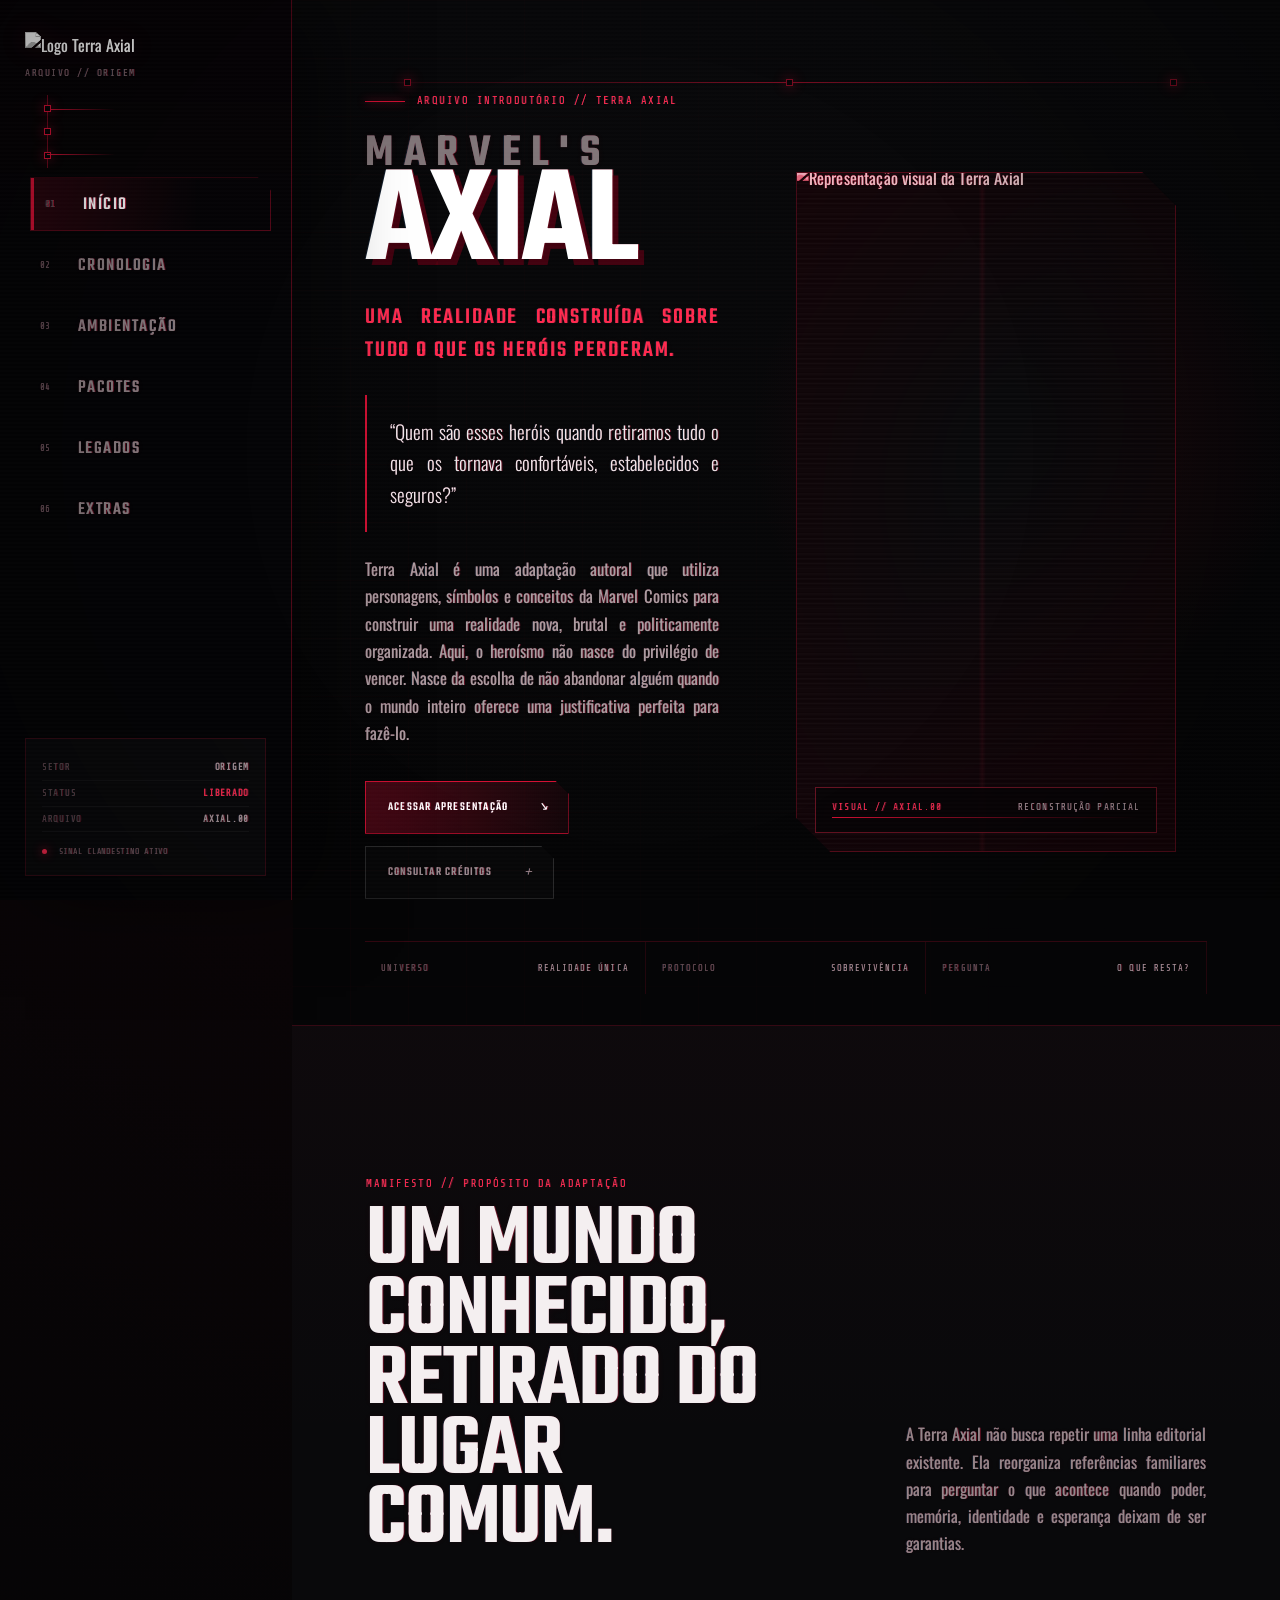
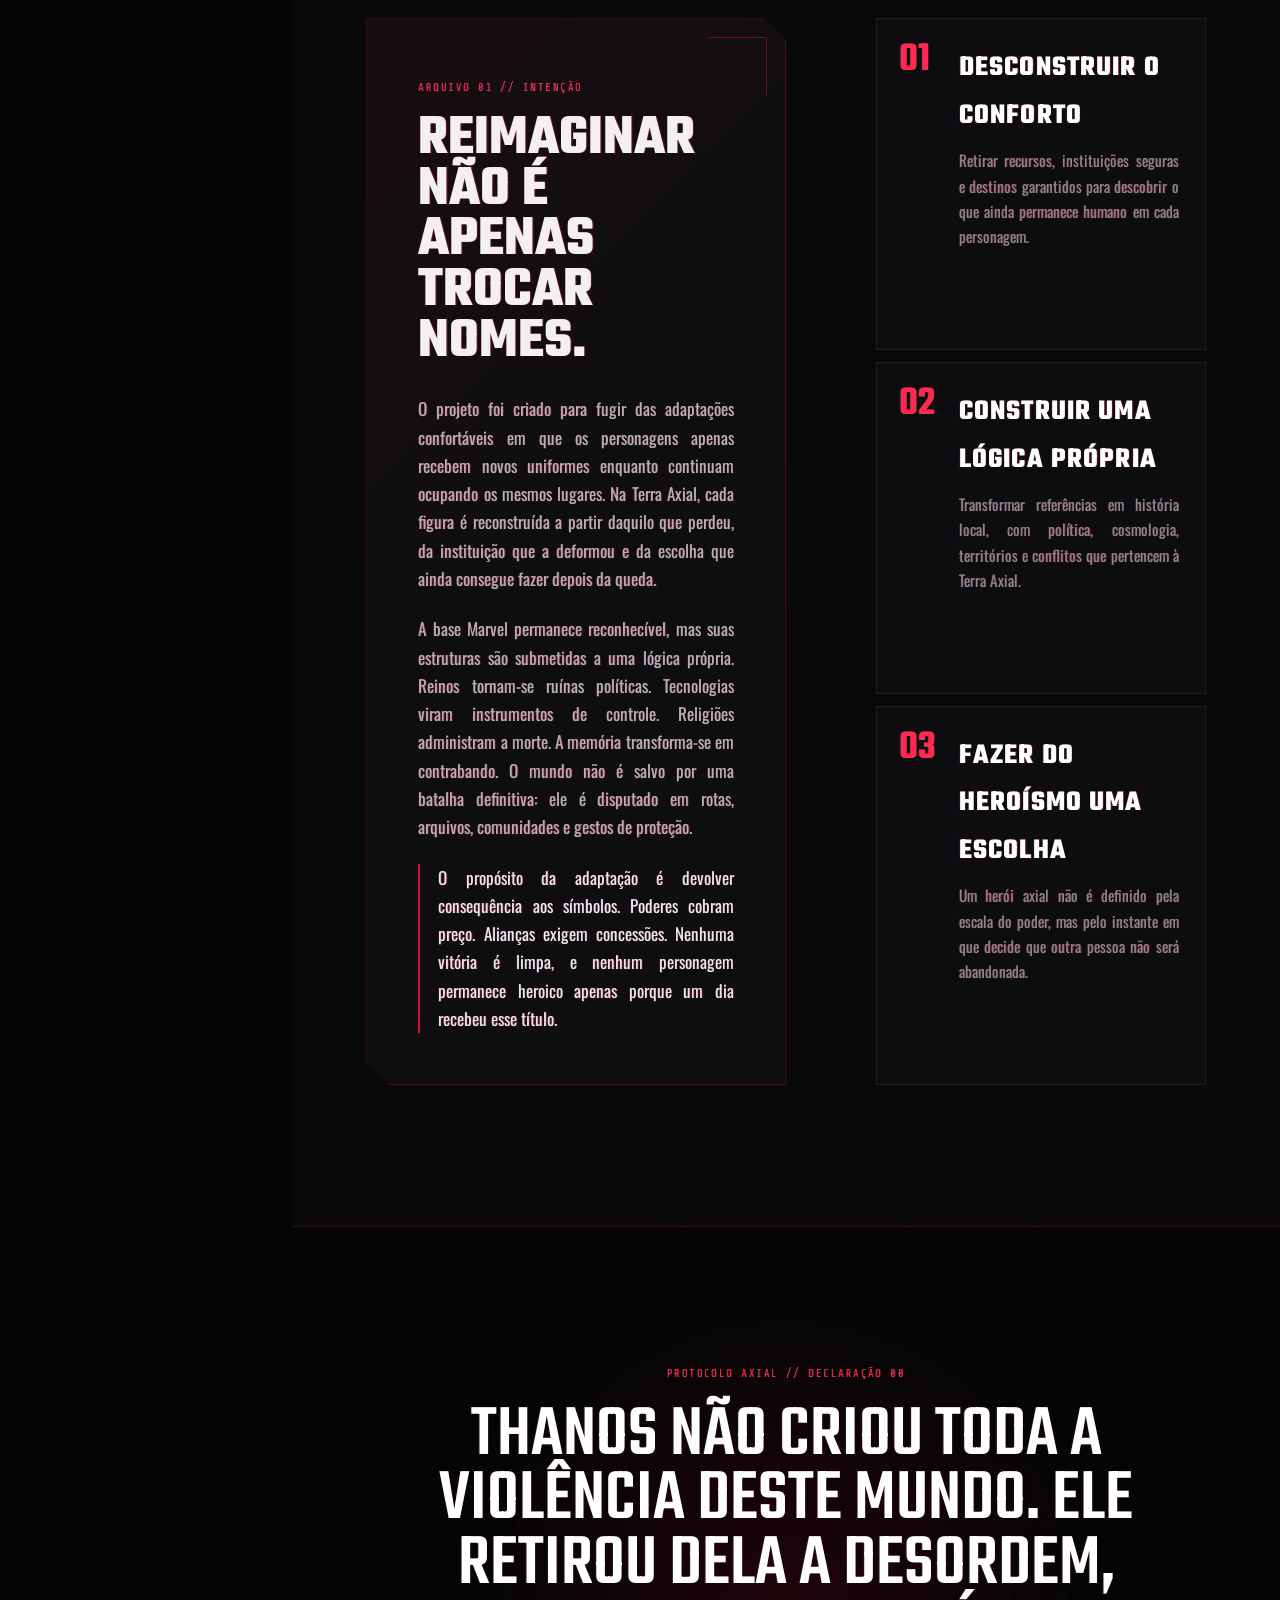
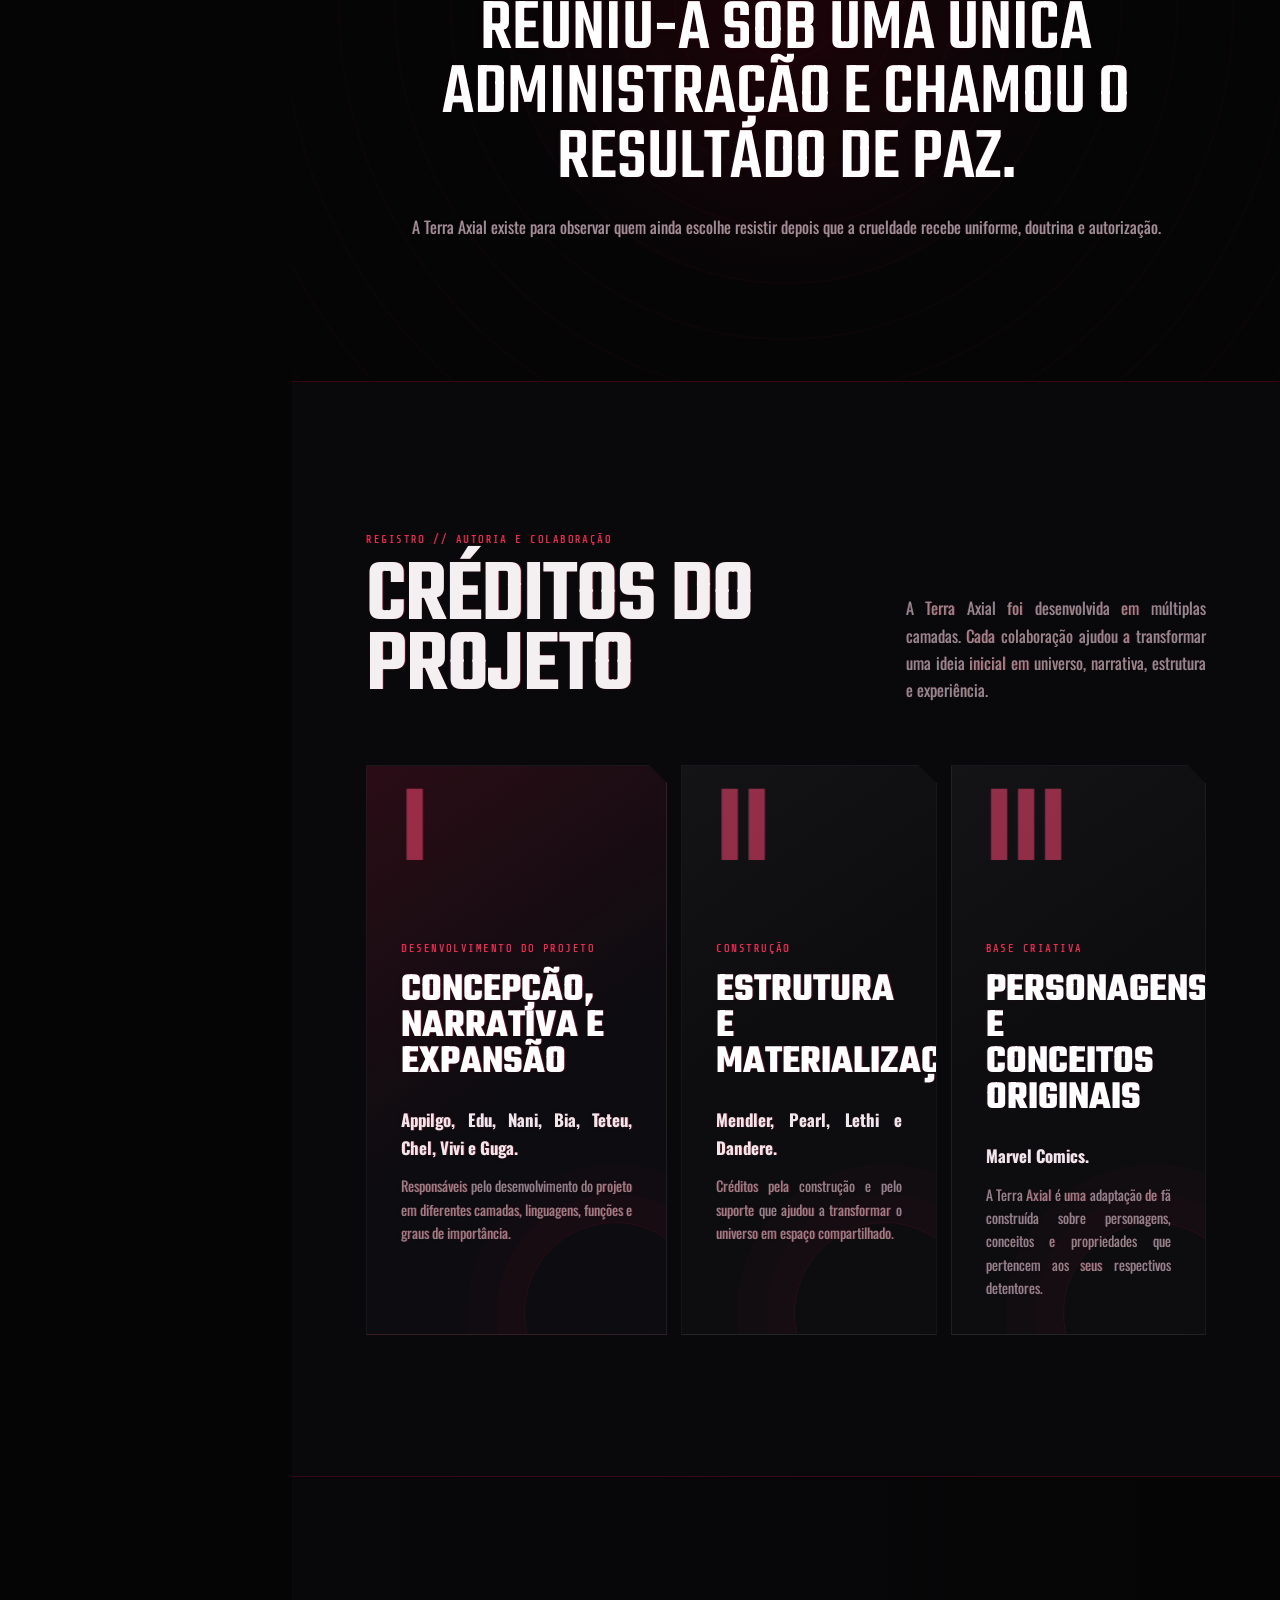
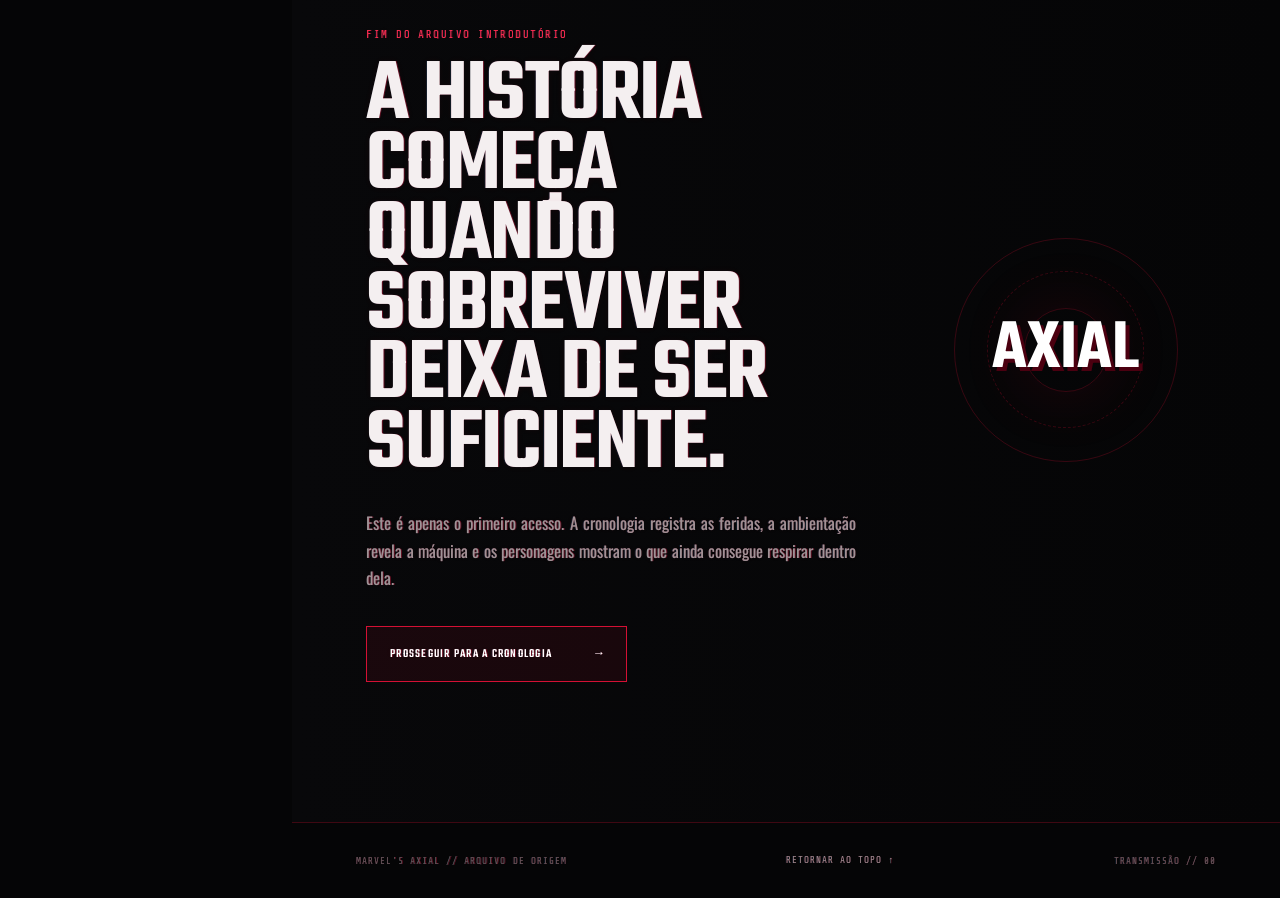
==== commit 09d41f7b: "Update index.html" ====
--- a/index.html
+++ b/index.html
@@ -263,10 +263,10 @@
           <div class="credit-number">II</div>
           <span>CONSTRUÇÃO</span>
           <h3>Estrutura e materialização</h3>
-          <p><strong>Lethi, Pearl e Mendler.</strong></p>
+          <p><strong>Mendler, Pearl, Lethi e Dandere.</strong></p>
           <small>
             Créditos pela construção e pelo suporte que ajudou a transformar o universo
-            em espaço compartilhado.
+            em espaço compartilhado. 
           </small>
         </article>
 
